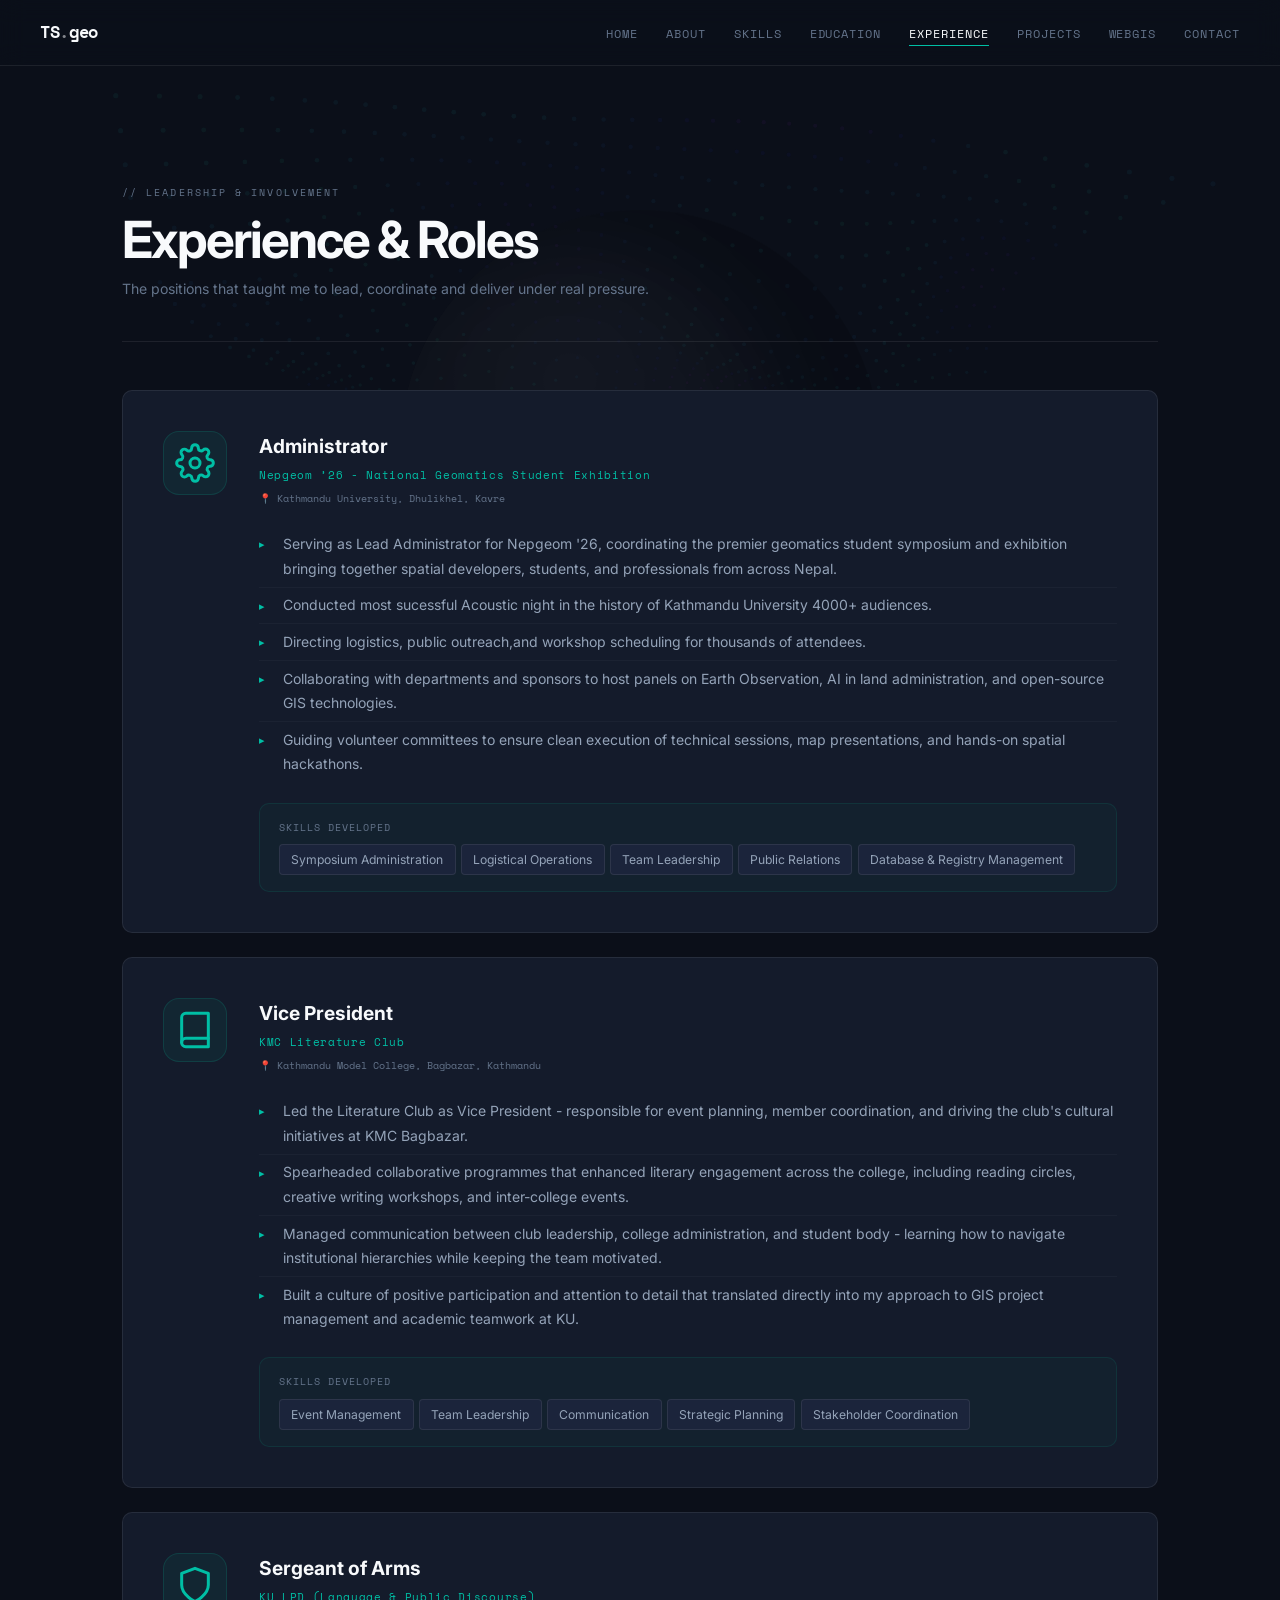
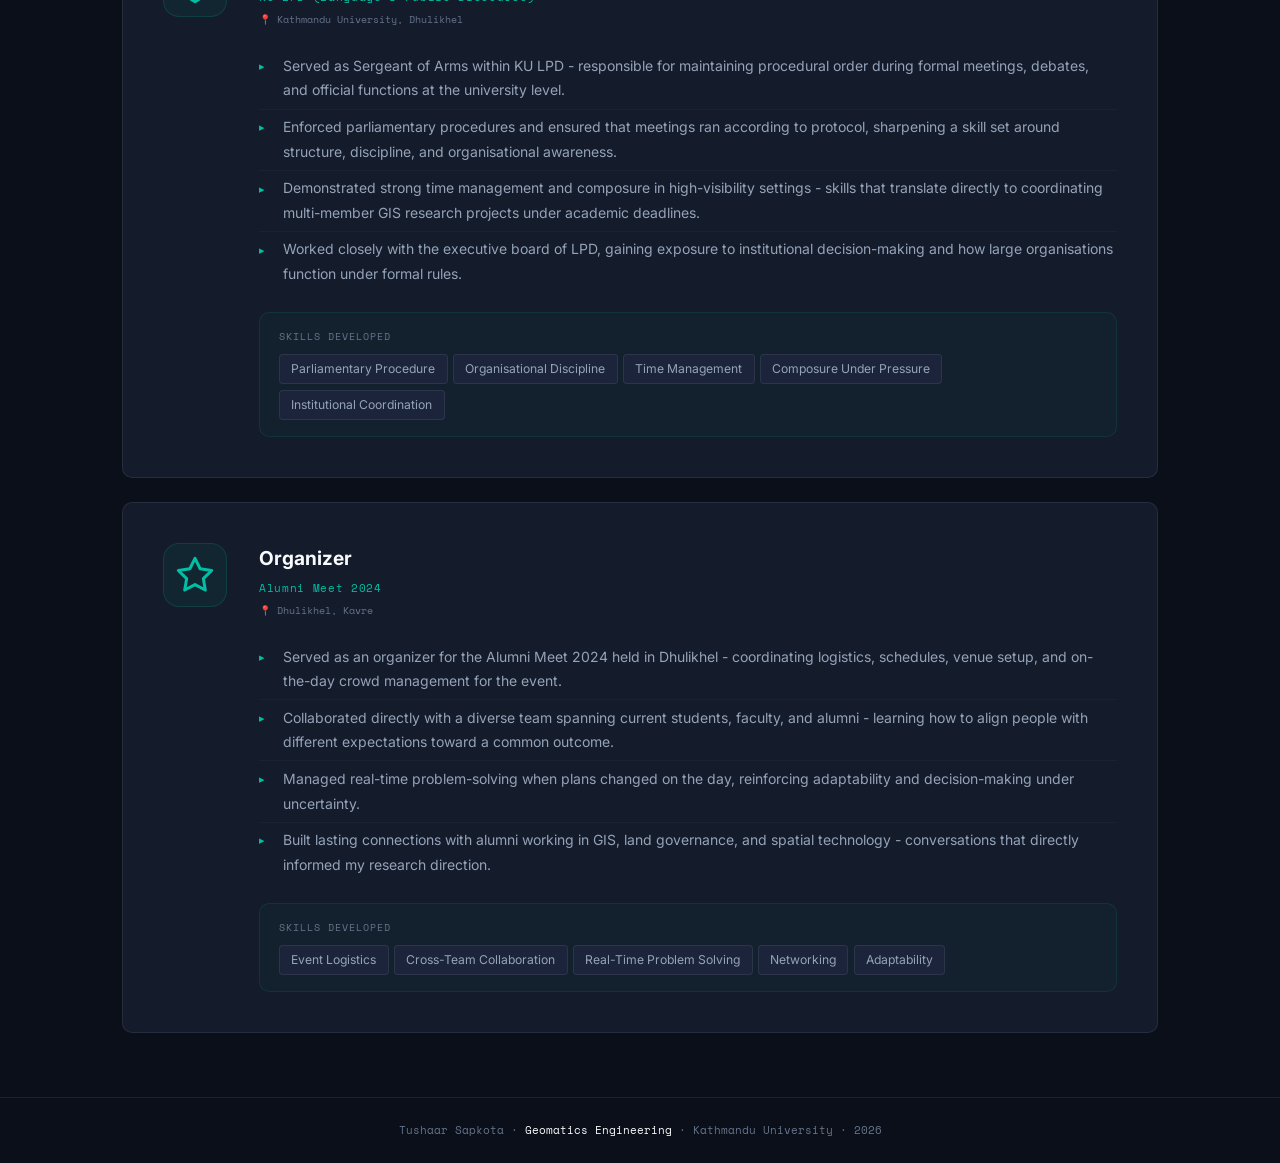
==== experience.html @ d91213d5 "Initial commit" ====
<!DOCTYPE html>
<html lang="en">

<head>
  <meta charset="UTF-8" />
  <meta name="viewport" content="width=device-width,initial-scale=1.0" />
  <title>Experience - Tushaar Sapkota</title>
  <link
    href="https://fonts.googleapis.com/css2?family=Space+Grotesk:wght@300;400;500;600;700&family=Space+Mono:wght@400;700&display=swap"
    rel="stylesheet" />
  <link rel="stylesheet" href="style.css" />
  <style>
    .exp-card {
      background: var(--bg2);
      border: 1px solid var(--border);
      border-radius: var(--r);
      padding: 2.5rem;
      display: grid;
      grid-template-columns: auto 1fr;
      gap: 2rem;
      align-items: start;
      transition: all .3s;
      position: relative;
      overflow: hidden;
      margin-bottom: 1.5rem;
    }

    .exp-card::before {
      content: '';
      position: absolute;
      left: 0;
      top: 0;
      bottom: 0;
      width: 3px;
      background: linear-gradient(180deg, var(--teal), var(--purple));
      opacity: 0;
      transition: opacity .3s;
    }



    .exp-card:hover::before,
    .exp-card:hover::after {
      opacity: 1;
    }

    .exp-card:hover {
      border-color: rgba(0, 212, 170, 0.26);
      transform: translateY(-5px);
      box-shadow: 0 24px 60px rgba(0, 0, 0, 0.4);
    }

    .exp-icon-wrap {
      width: 64px;
      height: 64px;
      border-radius: 16px;
      background: rgba(0, 212, 170, 0.06);
      border: 1px solid rgba(0, 212, 170, 0.14);
      display: flex;
      align-items: center;
      justify-content: center;
      font-size: 1.75rem;
      transition: all .3s;
      flex-shrink: 0;
      position: relative;
      z-index: 1;
    }

    .exp-card:hover .exp-icon-wrap {
      background: rgba(0, 212, 170, 0.1);
      border-color: rgba(0, 212, 170, 0.3);
      box-shadow: 0 0 24px rgba(0, 212, 170, 0.15);
    }

    .exp-body {
      position: relative;
      z-index: 1;
    }

    .exp-role {
      font-size: 1.2rem;
      font-weight: 700;
      margin-bottom: .3rem;
    }

    .exp-org {
      font-family: 'Space Mono', monospace;
      font-size: .7rem;
      color: var(--teal);
      letter-spacing: .06em;
      margin-bottom: .4rem;
    }

    .exp-location {
      font-family: 'Space Mono', monospace;
      font-size: .62rem;
      color: var(--muted);
      margin-bottom: 1.25rem;
    }

    .exp-bullets {
      list-style: none;
      padding: 0;
      margin-bottom: 1.25rem;
    }

    .exp-bullets li {
      font-size: .875rem;
      color: var(--dim);
      line-height: 1.75;
      padding: .35rem 0 .35rem 1.5rem;
      position: relative;
      border-bottom: 1px solid rgba(255, 255, 255, 0.03);
    }

    .exp-bullets li::before {
      content: '▸';
      position: absolute;
      left: 0;
      color: var(--teal);
      font-size: .7rem;
      top: .55rem;
    }

    .exp-bullets li:last-child {
      border-bottom: none;
    }

    .exp-tags {
      display: flex;
      flex-wrap: wrap;
      gap: .35rem;
    }

    .skills-learned {
      background: rgba(0, 212, 170, 0.03);
      border: 1px solid rgba(0, 212, 170, 0.1);
      border-radius: 10px;
      padding: 1rem 1.2rem;
      margin-top: 1.25rem;
    }

    .skills-learned-title {
      font-family: 'Space Mono', monospace;
      font-size: .6rem;
      color: var(--muted);
      text-transform: uppercase;
      letter-spacing: .1em;
      margin-bottom: .6rem;
    }

    @media(max-width:700px) {
      .exp-card {
        grid-template-columns: 1fr
      }

      .exp-icon-wrap {
        width: 50px;
        height: 50px;
        font-size: 1.4rem
      }
    }
  </style>
</head>

<body>
  <div class="bg-earth-container">
    <div id="earth"></div>
  </div>
  <div class="c-dot" id="cdot"></div>
  <div class="c-ring" id="cring"></div>
  <div id="sprog"></div><canvas id="bg-canvas"></canvas>
  <div class="aurora-layer">
    <div class="aura a1"></div>
    <div class="aura a2"></div>
    <div class="aura a3"></div>
  </div>

  <nav id="navbar">
    <a href="index.html" class="nav-logo">TS<span style="opacity:.5">.</span>geo</a>
    <ul class="nav-links">
      <li><a href="index.html">Home</a></li>
      <li><a href="about.html">About</a></li>
      <li><a href="skills.html">Skills</a></li>
      <li><a href="education.html">Education</a></li>
      <li><a href="experience.html">Experience</a></li>
      <li><a href="projects.html">Projects</a></li>
      <li><a href="webgis.html">WebGIS</a></li>
      <li><a href="contact.html">Contact</a></li>
    </ul>
  </nav>

  <div class="page-wrap">
    <div class="container">
      <div class="page-hero reveal">
        <div class="page-hero-tag">// Leadership & Involvement</div>
        <h1 class="page-hero-title"><span class="grad">Experience</span> & Roles</h1>
        <p style="color:var(--muted);font-size:.88rem;margin-top:.75rem">The positions that taught me to lead,
          coordinate and deliver under real pressure.</p>
      </div>

      <div style="margin-top:3rem">
        <div class="exp-card reveal">
          <div class="exp-icon-wrap">
            <svg class="icon-svg icon-svg-lg" viewBox="0 0 24 24">
              <circle cx="12" cy="12" r="3"></circle>
              <path
                d="M19.4 15a1.65 1.65 0 0 0 .33 1.82l.06.06a2 2 0 1 1-2.83 2.83l-.06-.06a1.65 1.65 0 0 0-1.82-.33 1.65 1.65 0 0 0-1 1.51V21a2 2 0 0 1-4 0v-.09A1.65 1.65 0 0 0 9 19.4a1.65 1.65 0 0 0-1.82.33l-.06.06a2 2 0 1 1-2.83-2.83l.06-.06a1.65 1.65 0 0 0 .33-1.82 1.65 1.65 0 0 0-1.51-1H3a2 2 0 0 1 0-4h.09A1.65 1.65 0 0 0 4.6 9a1.65 1.65 0 0 0-.33-1.82l-.06-.06a2 2 0 1 1 2.83-2.83l.06.06a1.65 1.65 0 0 0 1.82.33H9a1.65 1.65 0 0 0 1-1.51V3a2 2 0 0 1 4 0v.09a1.65 1.65 0 0 0 1 1.51 1.65 1.65 0 0 0 1.82-.33l.06-.06a2 2 0 1 1 2.83 2.83l-.06.06a1.65 1.65 0 0 0-.33 1.82V9a1.65 1.65 0 0 0 1.51 1H21a2 2 0 0 1 0 4h-.09a1.65 1.65 0 0 0-1.51 1z" />
            </svg>
          </div>
          <div class="exp-body">
            <div class="exp-role">Administrator</div>
            <div class="exp-org">Nepgeom ’26 - National Geomatics Student Exhibition</div>
            <div class="exp-location">📍 Kathmandu University, Dhulikhel, Kavre</div>
            <ul class="exp-bullets">
              <li>Serving as Lead Administrator for Nepgeom '26, coordinating the premier geomatics student symposium
                and exhibition bringing together spatial developers, students, and professionals from across Nepal.</li>
              <li>Conducted most sucessful Acoustic night in the history of Kathmandu University 4000+ audiences.</li>
              <li>Directing logistics, public outreach,and workshop scheduling for thousands of attendees.</li>
              <li>Collaborating with departments and sponsors to host panels on Earth Observation, AI in land
                administration, and open-source GIS technologies.</li>
              <li>Guiding volunteer committees to ensure clean execution of technical sessions, map presentations, and
                hands-on spatial hackathons.</li>
            </ul>
            <div class="skills-learned">
              <div class="skills-learned-title">Skills Developed</div>
              <div class="exp-tags">
                <span class="skill-tag">Symposium Administration</span><span class="skill-tag">Logistical
                  Operations</span>
                <span class="skill-tag">Team Leadership</span><span class="skill-tag">Public Relations</span>
                <span class="skill-tag">Database & Registry Management</span>
              </div>
            </div>
          </div>
        </div>

        <div class="exp-card reveal">
          <div class="exp-icon-wrap">
            <svg class="icon-svg icon-svg-lg" viewBox="0 0 24 24">
              <path d="M4 19.5A2.5 2.5 0 0 1 6.5 17H20"></path>
              <path d="M6.5 2H20v20H6.5A2.5 2.5 0 0 1 4 19.5v-15A2.5 2.5 0 0 1 6.5 2z"></path>
            </svg>
          </div>
          <div class="exp-body">
            <div class="exp-role">Vice President</div>
            <div class="exp-org">KMC Literature Club</div>
            <div class="exp-location">📍 Kathmandu Model College, Bagbazar, Kathmandu</div>
            <ul class="exp-bullets">
              <li>Led the Literature Club as Vice President - responsible for event planning, member coordination, and
                driving the club's cultural initiatives at KMC Bagbazar.</li>
              <li>Spearheaded collaborative programmes that enhanced literary engagement across the college, including
                reading circles, creative writing workshops, and inter-college events.</li>
              <li>Managed communication between club leadership, college administration, and student body - learning how
                to navigate institutional hierarchies while keeping the team motivated.</li>
              <li>Built a culture of positive participation and attention to detail that translated directly into my
                approach to GIS project management and academic teamwork at KU.</li>
            </ul>
            <div class="skills-learned">
              <div class="skills-learned-title">Skills Developed</div>
              <div class="exp-tags">
                <span class="skill-tag">Event Management</span><span class="skill-tag">Team Leadership</span>
                <span class="skill-tag">Communication</span><span class="skill-tag">Strategic Planning</span>
                <span class="skill-tag">Stakeholder Coordination</span>
              </div>
            </div>
          </div>
        </div>

        <div class="exp-card reveal">
          <div class="exp-icon-wrap">
            <svg class="icon-svg icon-svg-lg" viewBox="0 0 24 24">
              <path d="M12 22s8-4 8-10V5l-8-3-8 3v7c0 6 8 10 8 10z"></path>
            </svg>
          </div>
          <div class="exp-body">
            <div class="exp-role">Sergeant of Arms</div>
            <div class="exp-org">KU LPD (Language & Public Discourse)</div>
            <div class="exp-location">📍 Kathmandu University, Dhulikhel</div>
            <ul class="exp-bullets">
              <li>Served as Sergeant of Arms within KU LPD - responsible for maintaining procedural order during formal
                meetings, debates, and official functions at the university level.</li>
              <li>Enforced parliamentary procedures and ensured that meetings ran according to protocol, sharpening a
                skill set around structure, discipline, and organisational awareness.</li>
              <li>Demonstrated strong time management and composure in high-visibility settings - skills that translate
                directly to coordinating multi-member GIS research projects under academic deadlines.</li>
              <li>Worked closely with the executive board of LPD, gaining exposure to institutional decision-making and
                how large organisations function under formal rules.</li>
            </ul>
            <div class="skills-learned">
              <div class="skills-learned-title">Skills Developed</div>
              <div class="exp-tags">
                <span class="skill-tag">Parliamentary Procedure</span><span class="skill-tag">Organisational
                  Discipline</span>
                <span class="skill-tag">Time Management</span><span class="skill-tag">Composure Under Pressure</span>
                <span class="skill-tag">Institutional Coordination</span>
              </div>
            </div>
          </div>
        </div>

        <div class="exp-card reveal">
          <div class="exp-icon-wrap">
            <svg class="icon-svg icon-svg-lg" viewBox="0 0 24 24">
              <polygon
                points="12 2 15.09 8.26 22 9.27 17 14.14 18.18 21.02 12 17.77 5.82 21.02 7 14.14 2 9.27 8.91 8.26 12 2">
              </polygon>
            </svg>
          </div>
          <div class="exp-body">
            <div class="exp-role">Organizer</div>
            <div class="exp-org">Alumni Meet 2024</div>
            <div class="exp-location">📍 Dhulikhel, Kavre</div>
            <ul class="exp-bullets">
              <li>Served as an organizer for the Alumni Meet 2024 held in Dhulikhel - coordinating logistics, schedules,
                venue setup, and on-the-day crowd management for the event.</li>
              <li>Collaborated directly with a diverse team spanning current students, faculty, and alumni - learning
                how to align people with different expectations toward a common outcome.</li>
              <li>Managed real-time problem-solving when plans changed on the day, reinforcing adaptability and
                decision-making under uncertainty.</li>
              <li>Built lasting connections with alumni working in GIS, land governance, and spatial technology -
                conversations that directly informed my research direction.</li>
            </ul>
            <div class="skills-learned">
              <div class="skills-learned-title">Skills Developed</div>
              <div class="exp-tags">
                <span class="skill-tag">Event Logistics</span><span class="skill-tag">Cross-Team Collaboration</span>
                <span class="skill-tag">Real-Time Problem Solving</span><span class="skill-tag">Networking</span>
                <span class="skill-tag">Adaptability</span>
              </div>
            </div>
          </div>
        </div>

      </div>
    </div>
  </div>

  <footer>
    <p>Tushaar Sapkota · <span>Geomatics Engineering</span> · Kathmandu University · 2026</p>
  </footer>
  <script src="app.js"></script>
  <script>
    document.querySelectorAll('.exp-card').forEach(card => {
      card.addEventListener('mousemove', e => { const r = card.getBoundingClientRect(); card.style.setProperty('--mx', (e.clientX - r.left) + 'px'); card.style.setProperty('--my', (e.clientY - r.top) + 'px'); });
      card.addEventListener('mouseenter', () => { document.getElementById('cdot')?.classList.add('on'); document.getElementById('cring')?.classList.add('on'); });
      card.addEventListener('mouseleave', () => { document.getElementById('cdot')?.classList.remove('on'); document.getElementById('cring')?.classList.remove('on'); });
    });
  </script>
</body>

</html>
---- style.css ----
@import url('https://fonts.googleapis.com/css2?family=Playfair+Display:ital,wght@0,400..900;1,400..900&family=Inter:wght@300;400;500;600;700&family=Space+Mono:wght@400;700&display=swap');

/* ═══════════════════════════════════════
   SHARED STYLESHEET - Tushaar Sapkota CV
   Minimal, Clean & Professional Engineering Style
═══════════════════════════════════════ */
:root {
  --bg:     #0b0f19; --bg2: #141b2b; --bg3: #1b243b;
  --teal:   #00bfa5; --purple: #7c4dff; --pink: #ff4081;
  --amber:  #ffb300; --blue: #29b6f6; --text: #f8fafc;
  --muted:  #64748b; --dim: #94a3b8;
  --border: rgba(255, 255, 255, 0.08); --r: 10px;
}
*, *::before, *::after { box-sizing: border-box; margin: 0; padding: 0; }
html {
  scroll-behavior: smooth;
  font-size: 16px;
  background: var(--bg);
  -webkit-text-size-adjust: 100%;
}
body {
  font-family: 'Inter', sans-serif;
  font-size: 1rem;
  line-height: 1.6;
  background: transparent;
  color: var(--text);
  overflow-x: hidden;
}
::-webkit-scrollbar { width: 4px; }
::-webkit-scrollbar-track { background: var(--bg); }
::-webkit-scrollbar-thumb { background: var(--muted); border-radius: 4px; }

/* ── HIDE AI SLOP ELEMENTS ── */
.c-dot, .c-ring, .aurora-layer, #sprog { display: none !important; }
#bg-canvas {
  position: fixed;
  inset: 0;
  z-index: -2;
  pointer-events: none;
  opacity: 0.15;
  display: block !important;
}

/* ── NAV ── */
nav { position:fixed; top:0; left:0; right:0; z-index:500; padding:1.2rem 2.5rem; display:flex; justify-content:space-between; align-items:center; backdrop-filter:blur(12px); background:rgba(11, 15, 25, 0.8); border-bottom:1px solid var(--border); transition:all .3s; }
nav.scrolled { background:rgba(11, 15, 25, 0.96); }
.nav-logo { font-family:'Space Mono',monospace; font-size:1.05rem; font-weight:700; color: var(--text); letter-spacing:-0.02em; text-decoration:none; }
.nav-links { display:flex; gap:1.75rem; list-style:none; }
.nav-links a { color:var(--muted); text-decoration:none; font-size:.75rem; letter-spacing:.08em; text-transform:uppercase; font-family:'Space Mono',monospace; transition:color .2s; position:relative; }
.nav-links a::after { content:''; position:absolute; bottom:-4px; left:0; width:0; height:1px; background: var(--teal); transition:width .2s; }
.nav-links a:hover, .nav-links a.active { color: var(--text); }
.nav-links a:hover::after, .nav-links a.active::after { width:100%; }

/* ── LAYOUT ── */
section, .page-section { position:relative; z-index:2; }
.container { max-width:1100px; margin:0 auto; padding:0 2rem; }
.page-wrap { padding-top: 120px; min-height: 100vh; }

/* ── SECTION LABELS ── */
.section-tag { font-family:'Space Mono',monospace; font-size:.67rem; color:var(--teal); letter-spacing:.2em; text-transform:uppercase; margin-bottom:.75rem; display:flex; align-items:center; gap:.7rem; }
.section-tag::before { content:'//'; color:var(--muted); font-size:.78rem; }
.section-tag.center { justify-content:center; }
.section-tag.center::before { display:none; }
.section-title { font-family:'Playfair Display', serif; font-size: 48px; font-weight:700; letter-spacing:-.02em; line-height:1.2; color: var(--text); }
.grad { color: var(--text); }
.sec-line { position:absolute; left:0; right:0; height:1px; background: var(--border); }
.page-divider { width:100%; height:1px; background: var(--border); margin:3rem 0; }

/* ── BUTTONS ── */
.btn { display:inline-flex; align-items:center; gap:.55rem; padding:.8rem 1.9rem; border-radius:8px; font-size:.88rem; font-weight:600; transition:background .2s, border-color .2s, transform .1s; text-decoration:none; font-family:'Inter',sans-serif; letter-spacing:.02em; box-shadow: 0 4px 12px rgba(0,0,0,0.08); }
.btn-primary { background: var(--teal); color:#0b0f19; font-weight:700; border: 1px solid var(--teal); }
.btn-primary:hover { background: #00a892; border-color: #00a892; transform: translateY(-1px); }
.btn-outline { background:transparent; color:var(--text); border:1px solid var(--border); }
.btn-outline:hover { border-color:var(--text); transform: translateY(-1px); }
.btn-sm { padding:.55rem 1.2rem; font-size:.8rem; }

/* ── CARDS SHARED ── */
.card { background:var(--bg2); border:1px solid var(--border); border-radius:var(--r); box-shadow: 0 4px 12px rgba(0, 0, 0, 0.08); transition:border-color .2s, transform .2s; overflow:hidden; }
.card:hover { border-color: rgba(255, 255, 255, 0.2); transform: translateY(-2px); }

/* ── SKILL TAGS ── */
.skill-tag { padding:.28rem .7rem; background:var(--bg3); border:1px solid var(--border); border-radius:4px; font-size:.76rem; color:var(--dim); transition:all .2s; display:inline-block; }
.skill-tag:hover { color:var(--text); border-color: var(--teal); }
.tech-pill { padding:.18rem .6rem; background:rgba(255,255,255,0.03); border:1px solid var(--border); border-radius:4px; font-size:.7rem; color:var(--muted); display:inline-block; }

/* ── PROJECT LABELS ── */
.project-label { display:inline-flex; align-items:center; gap:.4rem; padding:.2rem .65rem; border-radius:4px; font-size:.62rem; font-family:'Space Mono',monospace; letter-spacing:.08em; text-transform:uppercase; }
.label-gis   { background:rgba(0,191,165,0.08);  color:var(--teal); }
.label-web   { background:rgba(41,182,246,0.08);  color:var(--blue); }
.label-ai    { background:rgba(124,77,255,0.08);  color:var(--purple); }
.label-design{ background:rgba(255,179,0,0.08);  color:var(--amber); }

/* ── REVEAL ── */
.reveal, .reveal-left, .reveal-right { opacity:1 !important; transform:none !important; }

/* ── PAGE HERO BANNER ── */
.page-hero { padding:4rem 0 2.5rem; border-bottom:1px solid var(--border); }
.page-hero-tag { font-family:'Space Mono',monospace; font-size:.65rem; color:var(--muted); letter-spacing:.2em; text-transform:uppercase; margin-bottom:.75rem; }
.page-hero-title { font-size:clamp(2.2rem,4vw,3.5rem); font-weight:700; letter-spacing:-.04em; line-height:1.05; }

/* ── FOOTER ── */
footer { position:relative; z-index:2; text-align:center; padding:1.5rem; border-top:1px solid var(--border); font-family:'Space Mono',monospace; font-size:.67rem; color:var(--muted); margin-top:4rem; }
footer span { color:var(--text); }

/* ── TIMELINE ── */
.timeline { position:relative; padding-left:2rem; }
.timeline::before { content:''; position:absolute; left:0; top:0; bottom:0; width:1px; background: var(--border); }
.timeline-item { position:relative; padding:2rem 2rem 2rem 2rem; background:var(--bg2); border:1px solid var(--border); border-radius:var(--r); margin-bottom:1.2rem; transition:border-color .2s; overflow:hidden; }
.timeline-item::before { content:''; position:absolute; left:-2.35rem; top:2.5rem; width:11px; height:11px; border-radius:50%; background: var(--bg2); border:2px solid var(--teal); }
.timeline-item:hover { border-color: rgba(255, 255, 255, 0.2); }
.timeline-period { font-family:'Space Mono',monospace; font-size:.67rem; color:var(--teal); letter-spacing:.08em; margin-bottom:.4rem; text-transform:uppercase; }
.timeline-title { font-size:1.05rem; font-weight:600; margin-bottom:.2rem; }
.timeline-sub { color:var(--muted); font-size:.84rem; margin-bottom:.65rem; }
.timeline-desc { color:var(--dim); font-size:.875rem; line-height:1.82; }

/* ── STAT CARDS ── */
.stat-grid { display:grid; grid-template-columns:repeat(auto-fill,minmax(160px,1fr)); gap:1rem; }
.stat-card { background:var(--bg2); border:1px solid var(--border); border-radius:var(--r); padding:1.4rem; transition:border-color .2s; }
.stat-card:hover { border-color: rgba(255, 255, 255, 0.2); }
.stat-num { font-family:'Space Mono',monospace; font-size:1.85rem; font-weight:700; color: var(--text); line-height:1; margin-bottom:.35rem; }
.stat-label { font-size:.72rem; color:var(--muted); text-transform:uppercase; letter-spacing:.06em; line-height:1.45; }

/* ── PREMIUM SVGs ── */
.icon-svg {
  width: 24px;
  height: 24px;
  fill: none;
  stroke: currentColor;
  stroke-width: 1.8;
  stroke-linecap: round;
  stroke-linejoin: round;
  display: inline-block;
  vertical-align: middle;
  color: var(--teal);
  transition: color 0.2s;
}
.icon-svg-lg { width: 40px; height: 40px; }
.icon-svg-xl { width: 56px; height: 56px; }

.hero-avatar-wrapper {
  position: relative;
  width: 260px;
  height: 260px;
  margin: 0 auto;
  border-radius: 50%;
  padding: 4px;
  background: var(--border);
}
.hero-avatar-inner {
  width: 100%;
  height: 100%;
  border-radius: 50%;
  overflow: hidden;
  position: relative;
}
.hero-avatar-inner img {
  width: 100%;
  height: 100%;
  object-fit: cover;
  object-position: center top;
}

/* ── RESPONSIVE ── */
@media (max-width:900px) {
  .nav-links { gap:1.25rem; }
  .mobile-profile-hero { display: block !important; margin: 2rem auto; text-align: center; }
}
@media (min-width:901px) {
  .mobile-profile-hero { display: none !important; }
}
@media (max-width:600px) { .nav-links { display:none; } }

/* ── CSS ROTATING EARTH BACKGROUND ── */
.bg-earth-container {
  position: fixed;
  inset: 0;
  z-index: -1;
  display: flex;
  justify-content: center;
  align-items: center;
  pointer-events: none;
  opacity: 0.15;
}
#earth {
  position: relative;
  width: 480px;
  height: 480px;
  border-radius: 50%;
  background: url('https://upload.wikimedia.org/wikipedia/commons/thumb/c/c4/Earthmap1000k.jpg/640px-Earthmap1000k.jpg') 0 0 repeat / 960px 480px;
  animation: rotate-globe 40s linear infinite;
  box-shadow: inset 20px 0 80px 6px rgba(0, 0, 0, 0.9);
  transform-style: preserve-3d;
}
#earth::after {
  position: absolute;
  top: 0;
  left: 0;
  width: 100%;
  height: 100%;
  content: '';
  border-radius: 50%;
  box-shadow: -80px 15px 80px 10px rgba(0,0,0,.9) inset;
  pointer-events: none;
}
#earth::before {
  position: absolute;
  top: 0;
  left: 0;
  width: 100%;
  height: 100%;
  content: '';
  opacity: 0.25;
  border-radius: 50%;
  background: radial-gradient(circle at 170px 170px, #fff, #000);
  pointer-events: none;
}
@keyframes rotate-globe {
  0% {background-position: 0 0;}
  100% {background-position: 960px 0;}
}
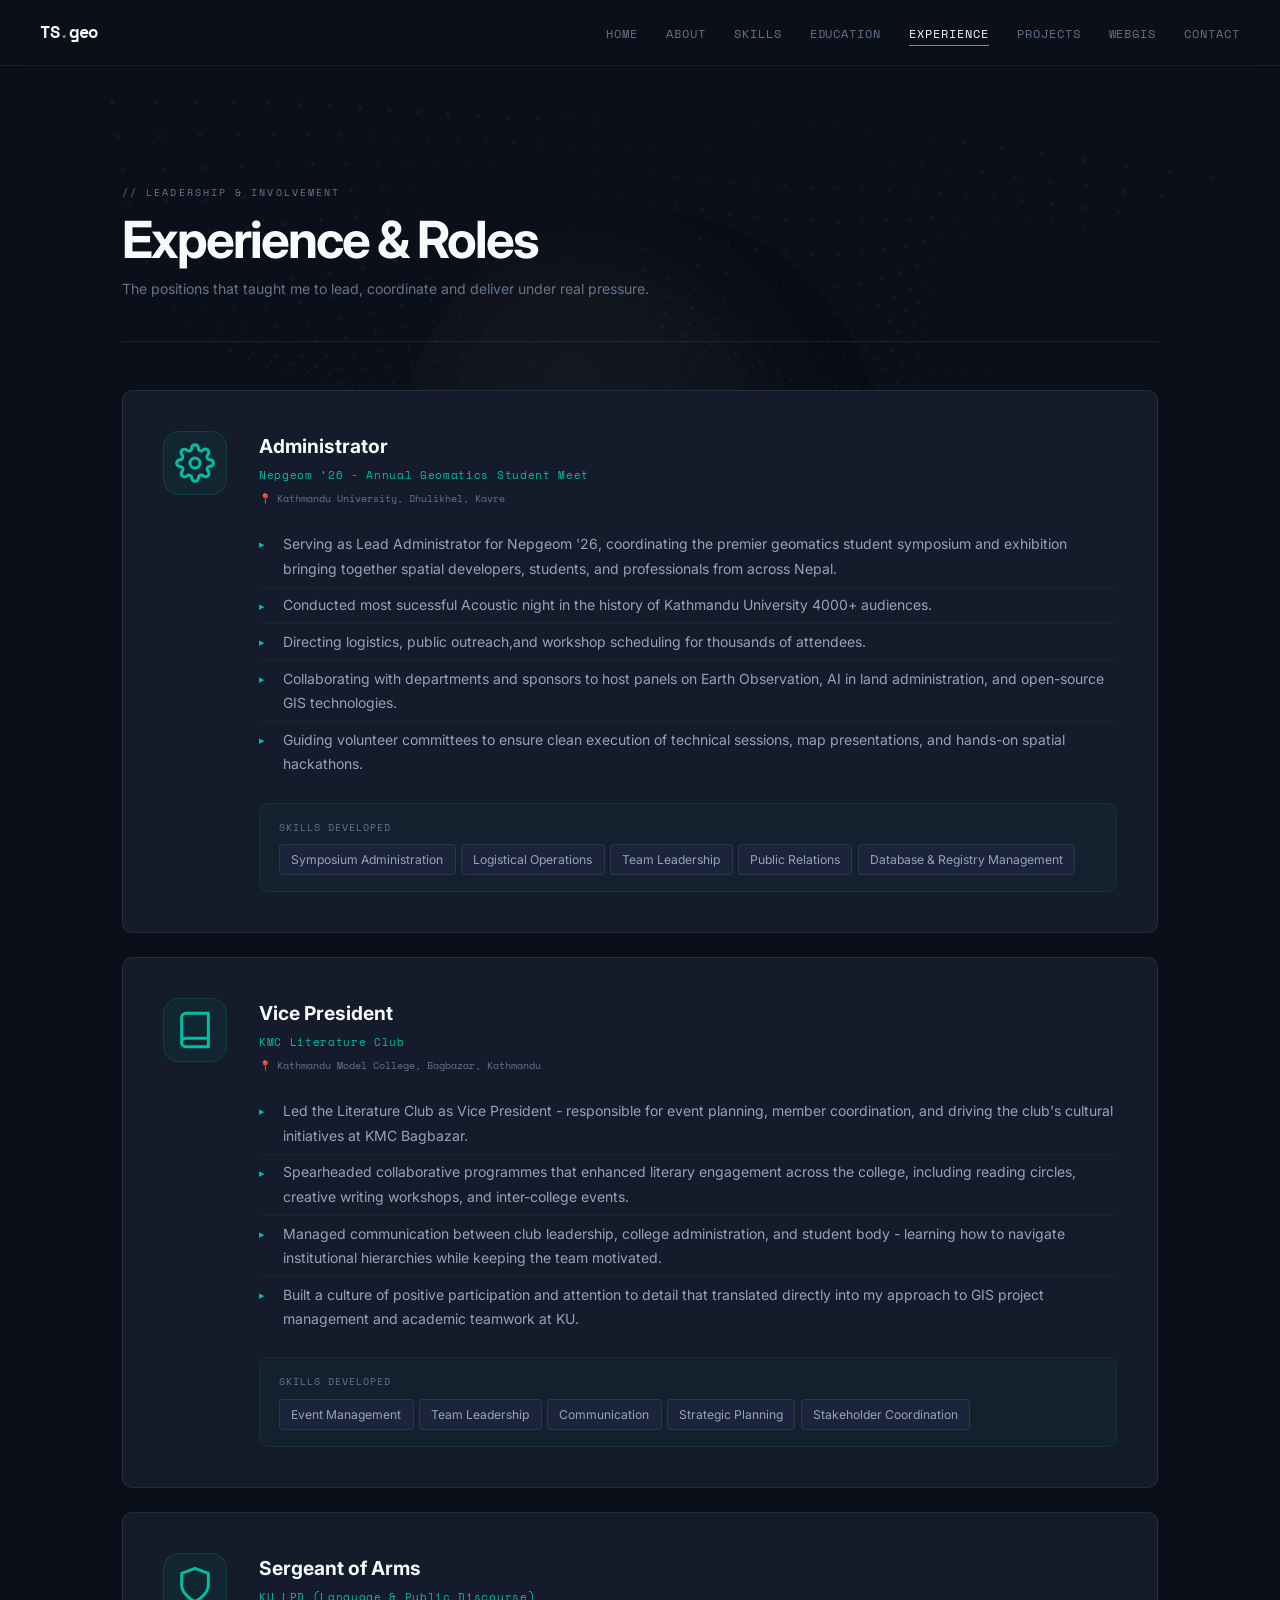
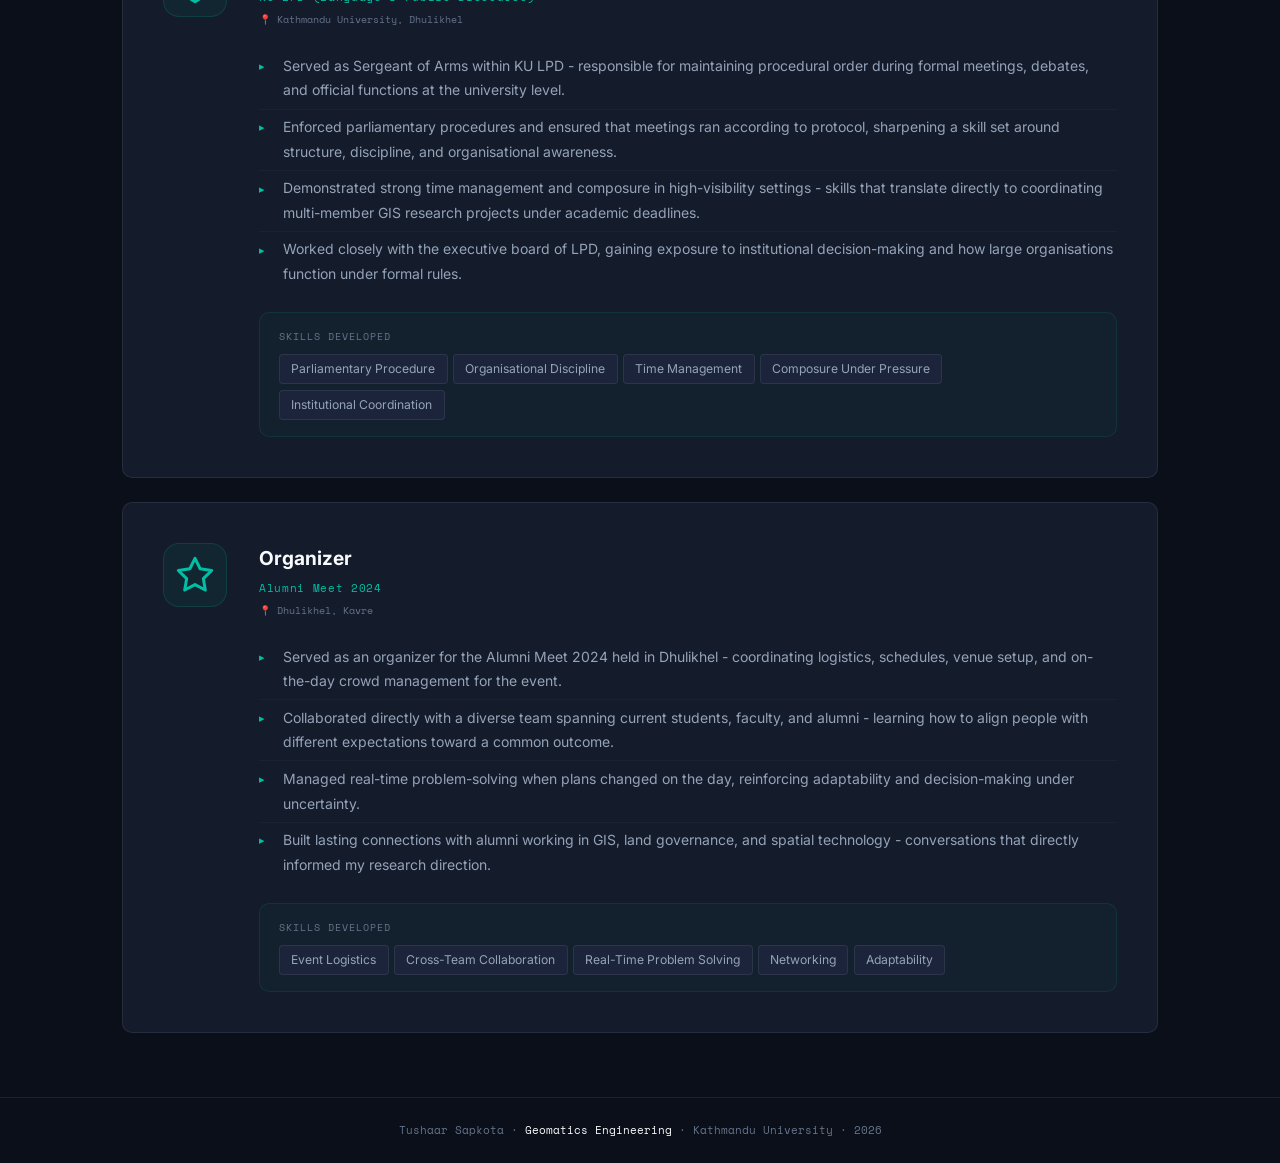
==== commit 1c43dd26: "update" ====
--- a/experience.html
+++ b/experience.html
@@ -210,7 +210,7 @@
           </div>
           <div class="exp-body">
             <div class="exp-role">Administrator</div>
-            <div class="exp-org">Nepgeom ’26 - National Geomatics Student Exhibition</div>
+            <div class="exp-org">Nepgeom ’26 - Annual Geomatics Student Meet</div>
             <div class="exp-location">📍 Kathmandu University, Dhulikhel, Kavre</div>
             <ul class="exp-bullets">
               <li>Serving as Lead Administrator for Nepgeom '26, coordinating the premier geomatics student symposium
